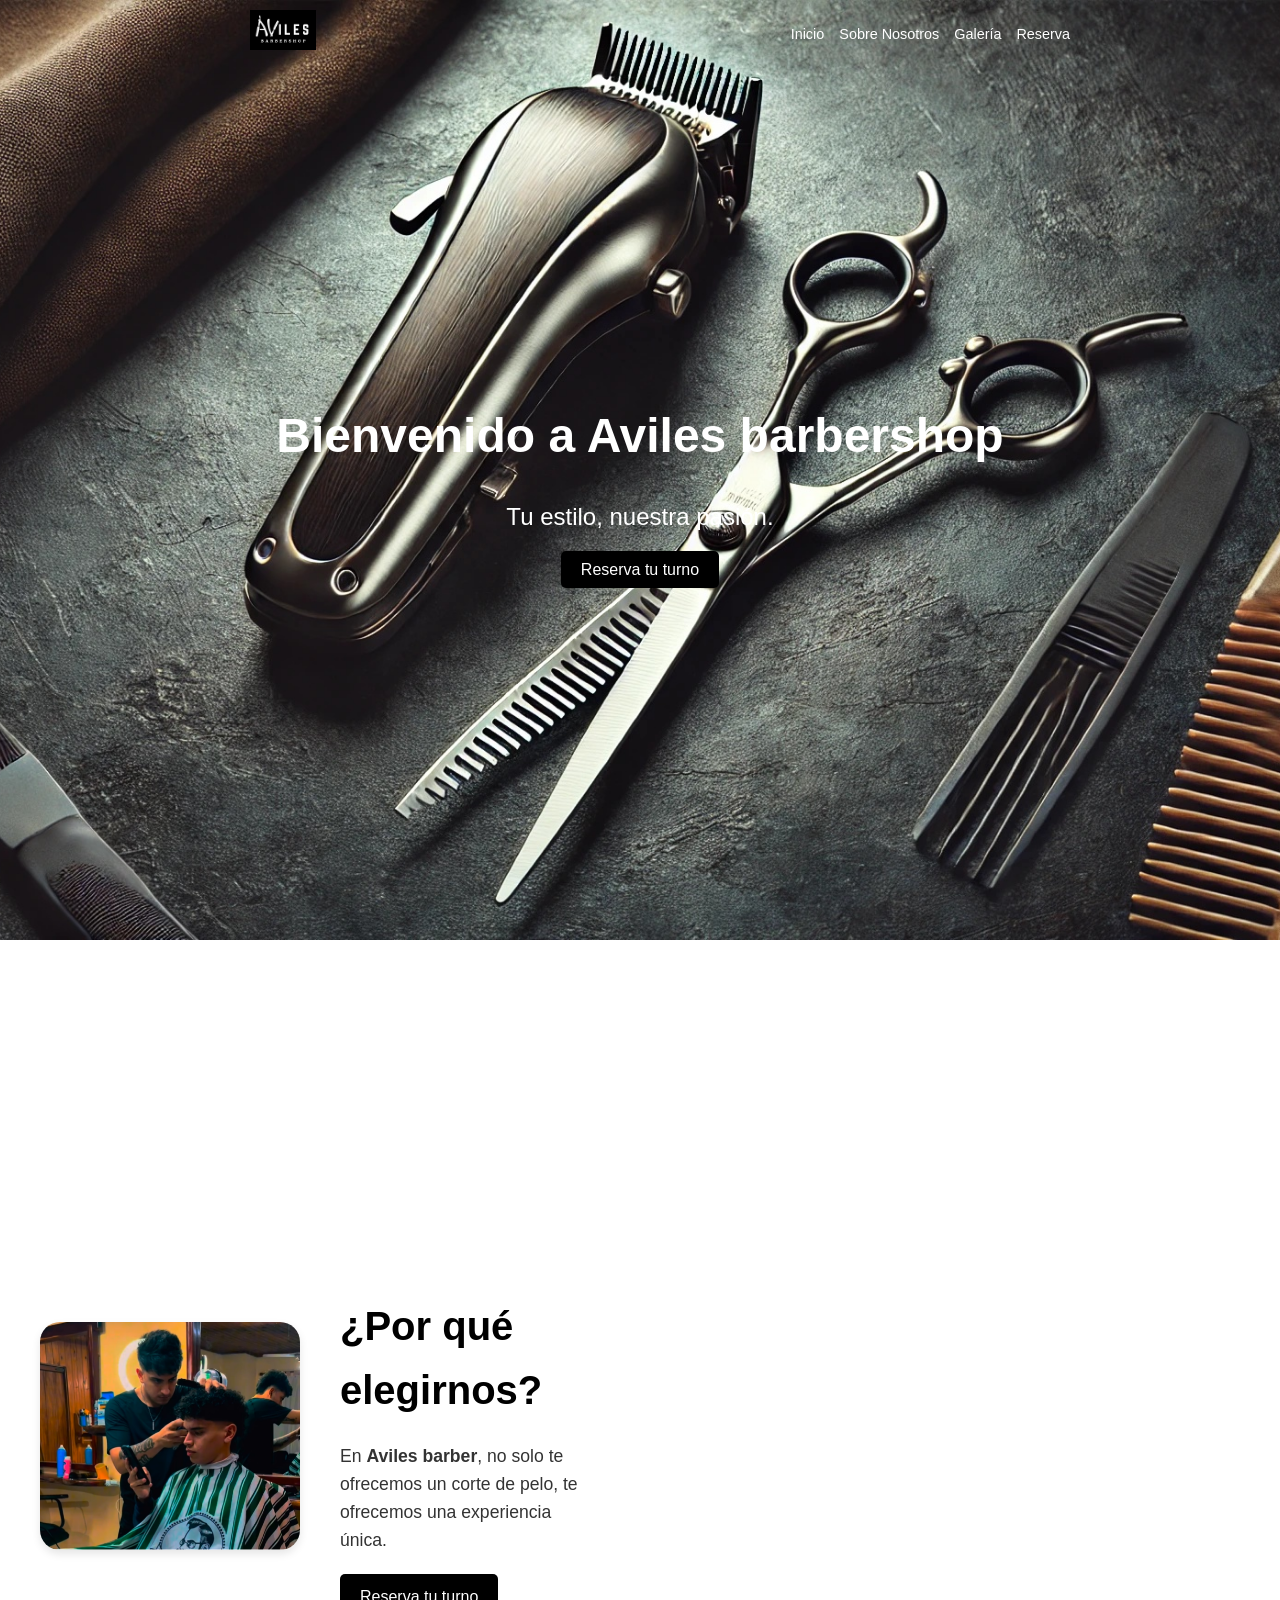
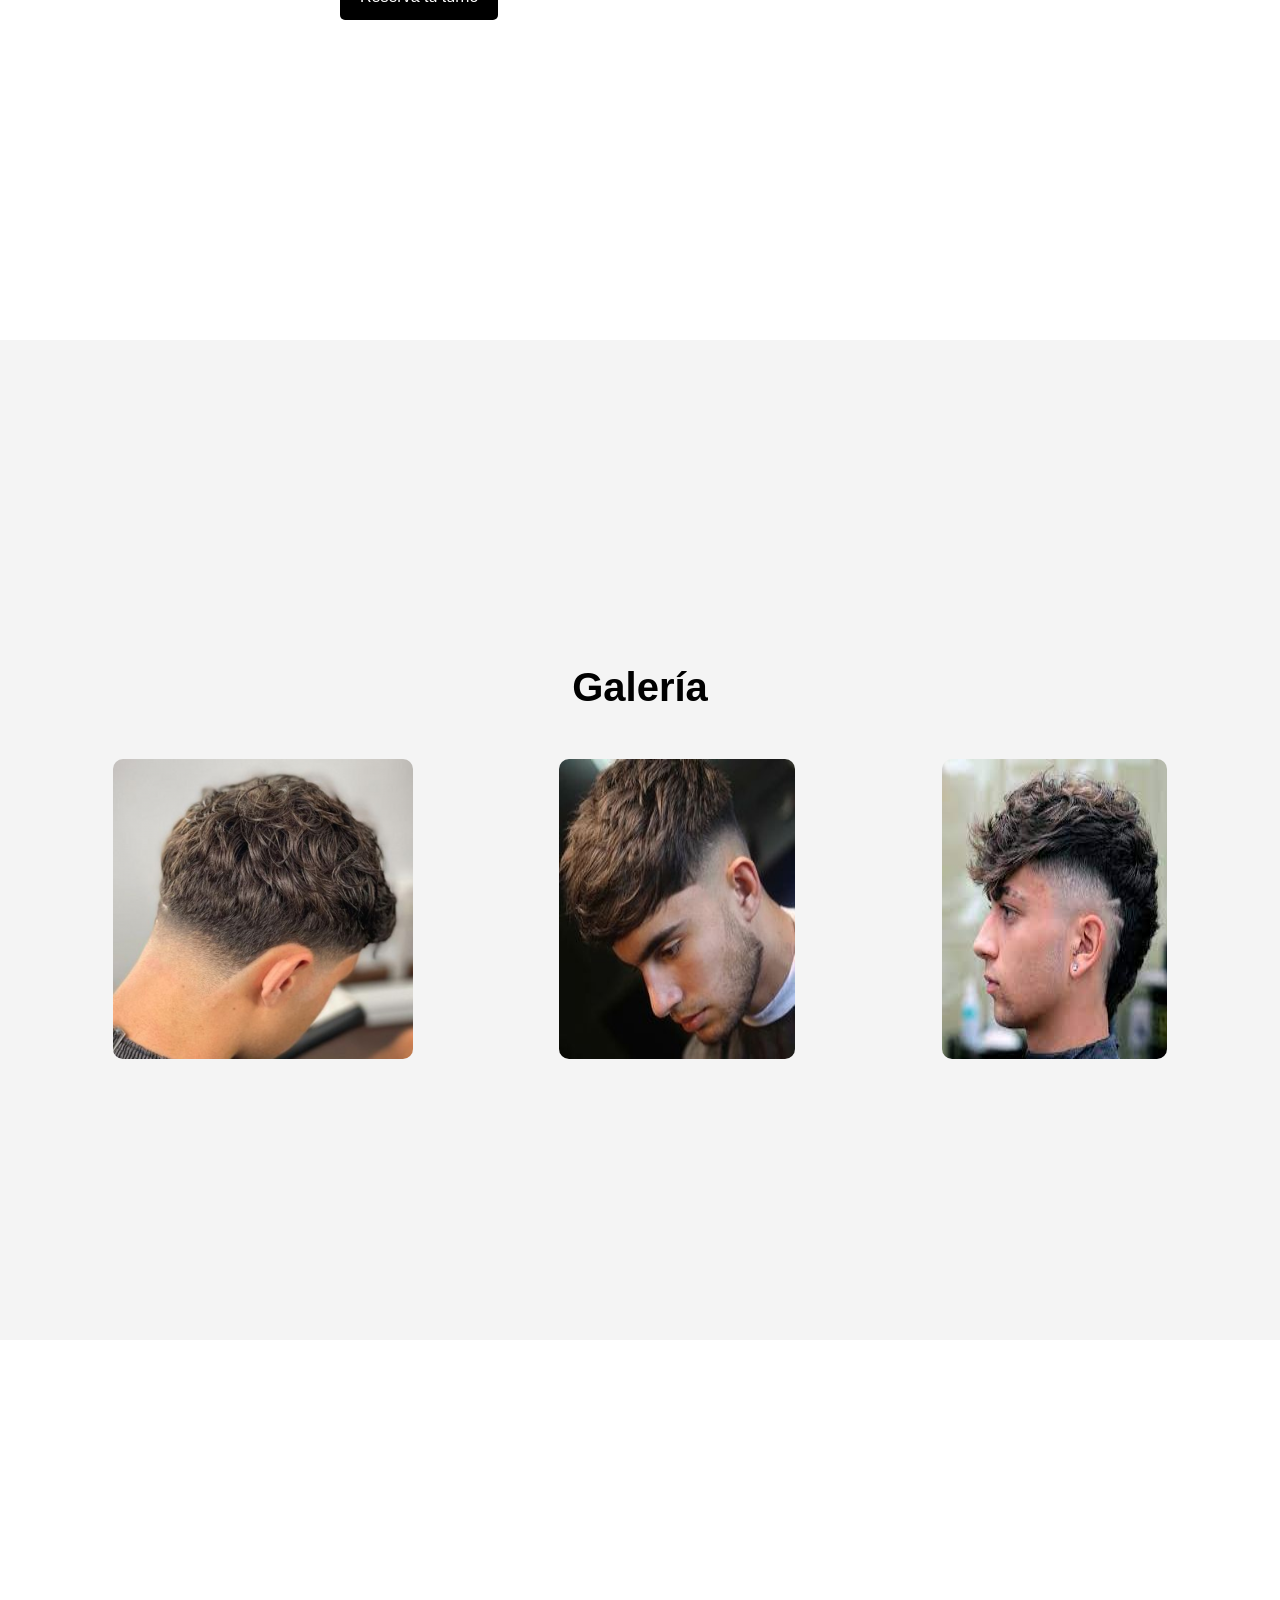
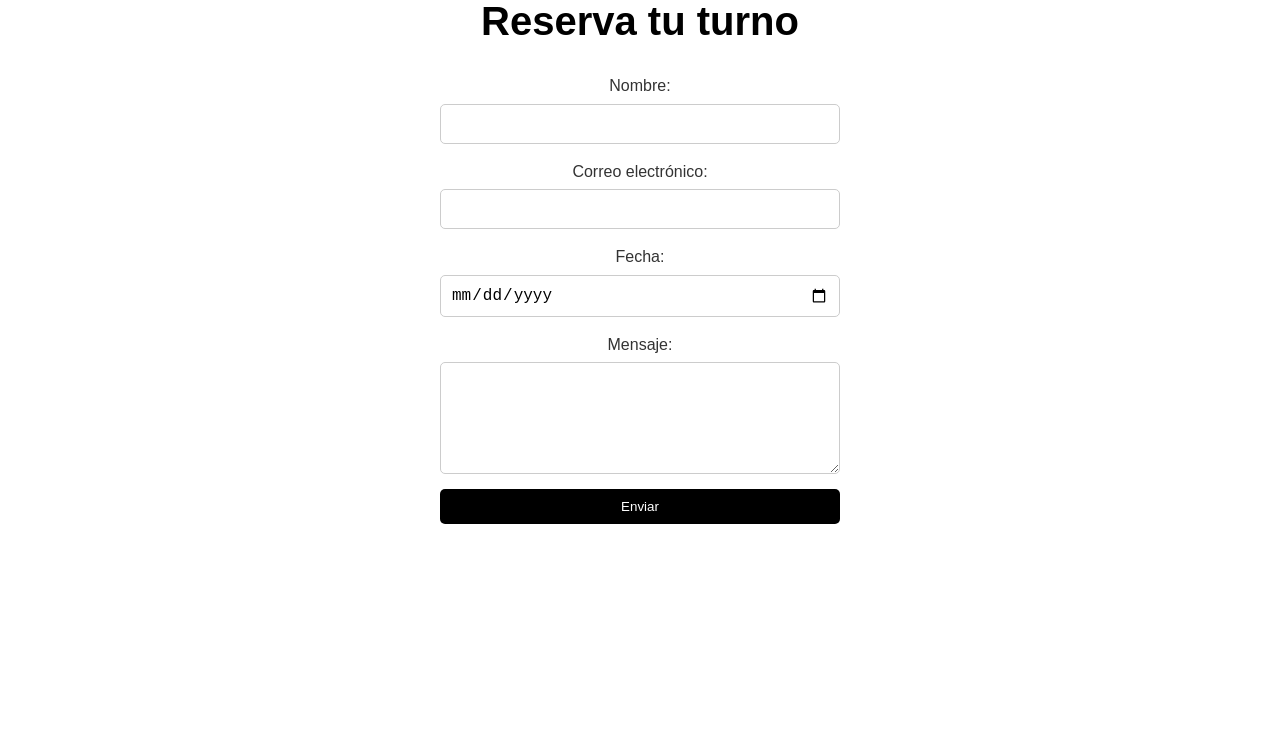
==== home.html @ 34bfff0e "Primer comit" ====
<!DOCTYPE html>
<html lang="es">
<head>
    <meta charset="UTF-8">
    <meta name="viewport" content="width=device-width, initial-scale=1.0">
    <title>Aviles barbershop</title>
    <link rel="stylesheet" href="/styles.css">
    <link rel="icon" href="/img/logo.png">
    <link href="https://cdn.jsdelivr.net/npm/aos@2.3.4/dist/aos.css" rel="stylesheet">
    <script src="https://cdn.jsdelivr.net/npm/aos@2.3.4/dist/aos.js"></script>
</head>
<body>
    <nav class="navbar">
        <div class="navbar-logo">
            <img src="/img/logo.png" alt="Logo Barbería">
        </div>
        <ul class="navbar-links">
            <li><a href="#hero">Inicio</a></li>
            <li><a href="#about">Sobre Nosotros</a></li>
            <li><a href="#gallery">Galería</a></li>
            <li><a href="#formulario">Reserva</a></li>
        </ul>
    </nav>

    <!-- Primera Sección: Hero -->
    <section id="hero" class="hero" data-aos="fade-in" data-aos-duration="1000">
        <div class="hero-content">
            <h1 data-aos="fade-up" data-aos-delay="200">Bienvenido a Aviles barbershop</h1>
            <p data-aos="fade-up" data-aos-delay="400">Tu estilo, nuestra pasión.</p>
            <a href="#formulario" class="btn" data-aos="fade-up" data-aos-delay="600">Reserva tu turno</a>
        </div>
    </section>

    <!-- Segunda Sección: Sobre Nosotros -->
    <section id="about" class="about">
        <div class="about-container" data-aos="fade-up" data-aos-duration="1000">
            <div class="about-image" data-aos="fade-right" data-aos-delay="200">
                <img src="/img/back.png" alt="Barbero">
            </div>
            <div class="about-text" data-aos="fade-left" data-aos-delay="400">
                <h2>¿Por qué elegirnos?</h2>
                <p>En <strong>Aviles barber</strong>, no solo te ofrecemos un corte de pelo, te ofrecemos una experiencia única.</p>
                <a href="#formulario" class="btn">Reserva tu turno</a>
            </div>
            <div><iframe src="https://www.google.com/maps/embed?pb=!4v1738432982969!6m8!1m7!1sVtknk8w6rDNS0iMobtrG9Q!2m2!1d-27.21915722707343!2d-61.19449072436104!3f75.61349364234732!4f-25.07440084231777!5f0.4000000000000002" width="600" height="450" style="border:0;" allowfullscreen="" loading="lazy" referrerpolicy="no-referrer-when-downgrade"></iframe></div>
        </div>
    </section>

    <!-- Tercera Sección: Galería -->
    <section id="gallery" class="gallery">
        <h2>Galería</h2>
        <div class="carousel">
            <img src="/img/cort1.png" alt="Corte 1">
            <img src="/img/cort2.jpg" alt="Corte 2">
            <img src="/img/cort3.jpg" alt="Corte 3"> <!-- Cambia a una imagen diferente -->
        </div>
    </section>

    <!-- Cuarta Sección: Formulario de Turnos -->
    <section id="formulario" class="form">
        <h2>Reserva tu turno</h2>
        <form id="reservaForm" action="/enviar-correo" method="POST">
            <label for="nombre">Nombre:</label>
            <input type="text" id="nombre" name="nombre" required>

            <label for="email">Correo electrónico:</label>
            <input type="email" id="email" name="email" required>

            <label for="fecha">Fecha:</label>
            <input type="date" id="fecha" name="fecha" required>

            <label for="mensaje">Mensaje:</label>
            <textarea id="mensaje" name="mensaje" rows="5" required></textarea>

            <button type="submit">Enviar</button>
        </form>
    </section>

    <script src="/java.js"></script>
    <script>
        AOS.init();
    </script>
</body>
</html>
---- styles.css ----
/* Estilos generales */
body, html {
    margin: 0;
    padding: 0;
    font-family: 'Roboto', sans-serif;
    scroll-behavior: smooth;
    background-color: #ffffff; /* Fondo blanco */
    color: #000000; /* Texto negro */
    line-height: 1.6;
}

/* Navbar */
.navbar {
    display: flex;
    justify-content: space-around;
    align-items: center;
    background-color: transparent; /* Fondo transparente */
    padding: 10px 20px; /* Reducimos el padding */
    position: fixed; /* Fijo en la parte superior */
    top: 0;
    width: 100%;
    z-index: 1000;
    transition: background-color 0.3s ease; /* Transición suave */
}

.navbar.scrolled {
    background-color: #ffffff; /* Fondo blanco al hacer scroll */
    box-shadow: 0 2px 10px rgba(0, 0, 0, 0.1); /* Sombra al hacer scroll */
}

.navbar-logo img {
    height: 40px; /* Reducimos el tamaño del logo */
    transition: transform 0.3s ease;
}

.navbar-logo img:hover {
    transform: scale(1.1); /* Efecto hover */
}

.navbar-links {
    list-style: none;
    display: flex;
    margin: 0;
    padding: 0;
}

.navbar-links li {
    margin-left: 15px; /* Reducimos el margen entre enlaces */
}

.navbar-links a {
    color: #ffffff; /* Texto blanco (inicialmente) */
    text-decoration: none;
    font-size: 0.9rem; /* Reducimos el tamaño de la fuente */
    font-weight: 500; /* Texto semi-negrita */
    transition: color 0.3s ease;
}

.navbar-links a:hover {
    color: #000000; /* Texto negro al hacer hover */
}

.navbar.scrolled .navbar-links a {
    color: #333333; /* Texto gris oscuro al hacer scroll */
}

.navbar.scrolled .navbar-links a:hover {
    color: #000000; /* Texto negro al hacer hover */
}

/* HERO */
.hero {
    background: url('/img/barberia_image.jpg') no-repeat center center/cover;
    height: 100vh;
    display: flex;
    justify-content: center;
    align-items: center;
    text-align: center;
    color: #ffffff; /* Texto blanco */
    padding: 20px;
}

.hero-content h1 {
    font-size: 3rem;
    margin-bottom: 10px;
    animation: fadeInDown 1s ease-in-out; /* Animación */
}

.hero-content p {
    font-size: 1.5rem;
    margin-bottom: 20px;
    animation: fadeInUp 1s ease-in-out; /* Animación */
}

.hero-content .btn {
    padding: 10px 20px;
    background-color: #000000; /* Fondo negro */
    color: #ffffff; /* Texto blanco */
    text-decoration: none;
    border-radius: 5px;
    transition: background-color 0.3s ease, transform 0.3s ease;
    animation: fadeIn 1.5s ease-in-out; /* Animación */
}

.hero-content .btn:hover {
    background-color: #333333; /* Fondo gris oscuro al hacer hover */
    transform: scale(1.05); /* Efecto hover */
}

/* About Section */
.about {
    height: 100vh;
    padding: 50px 20px;
    background-color: #ffffff; /* Fondo blanco */
    display: flex;
    align-items: center;
    justify-content: center;
}

.about-container {
    display: flex;
    align-items: center;
    justify-content: center;
    max-width: 1200px;
    margin: 0 auto;
    gap: 40px;
}

.about-image {
    flex: 1;
    max-width: 400px;
}

.about-image img {
    width: 100%;
    border-radius: 20px;
    box-shadow: 0 4px 8px rgba(0, 0, 0, 0.1);
    transition: transform 0.3s ease;
}

.about-image img:hover {
    transform: scale(1.05); /* Efecto hover */
}

.about-text {
    flex: 1;
    max-width: 600px;
}

.about-text h2 {
    font-size: 2.5rem;
    color: #000000; /* Texto negro */
    margin-bottom: 20px;
}

.about-text p {
    font-size: 1.1rem;
    line-height: 1.6;
    color: #333333; /* Texto gris oscuro */
    margin-bottom: 20px;
}

.about-text .btn {
    display: inline-block;
    padding: 10px 20px;
    background-color: #000000; /* Fondo negro */
    color: #ffffff; /* Texto blanco */
    text-decoration: none;
    border-radius: 5px;
    transition: background-color 0.3s ease, transform 0.3s ease;
}

.about-text .btn:hover {
    background-color: #333333; /* Fondo gris oscuro al hacer hover */
    transform: scale(1.05); /* Efecto hover */
}

/* Gallery Section */
.gallery {
    height: 100vh;
    padding: 50px 20px;
    background-color: #f4f4f4; /* Fondo gris claro */
    display: flex;
    flex-direction: column;
    align-items: center;
    justify-content: center;
    text-align: center;
}

.gallery h2 {
    font-size: 2.5rem;
    color: #000000; /* Texto negro */
    margin-bottom: 20px;
}

.carousel {
    display: flex;
    justify-content: space-around;
    width: 100%;
    max-width: 1200px;
    margin-top: 20px;
}

.carousel img {
    max-width: 30%;
    border-radius: 10px;
    transition: transform 0.3s ease, box-shadow 0.3s ease;
}

.carousel img:hover {
    transform: scale(1.05); /* Efecto hover */
    box-shadow: 0 8px 16px rgba(0, 0, 0, 0.2); /* Sombra al hacer hover */
}

/* Form Section */
.form {
    height: 100vh;
    padding: 50px 20px;
    background-color: #ffffff; /* Fondo blanco */
    display: flex;
    flex-direction: column;
    align-items: center;
    justify-content: center;
    text-align: center;
}

.form h2 {
    font-size: 2.5rem;
    color: #000000; /* Texto negro */
    margin-bottom: 20px;
}

.form form {
    max-width: 400px;
    width: 100%;
    display: flex;
    flex-direction: column;
}

.form label {
    margin-bottom: 5px;
    color: #333333; /* Texto gris oscuro */
}

.form input, .form textarea {
    margin-bottom: 15px;
    padding: 10px;
    font-size: 1rem;
    border-radius: 5px;
    border: 1px solid #cccccc; /* Borde gris */
    transition: border-color 0.3s ease;
}

.form input:focus, .form textarea:focus {
    border-color: #000000; /* Borde negro al hacer focus */
}

.form button {
    padding: 10px;
    background-color: #000000; /* Fondo negro */
    color: #ffffff; /* Texto blanco */
    border: none;
    cursor: pointer;
    border-radius: 5px;
    transition: background-color 0.3s ease, transform 0.3s ease;
}

.form button:hover {
    background-color: #333333; /* Fondo gris oscuro al hacer hover */
    transform: scale(1.05); /* Efecto hover */
}
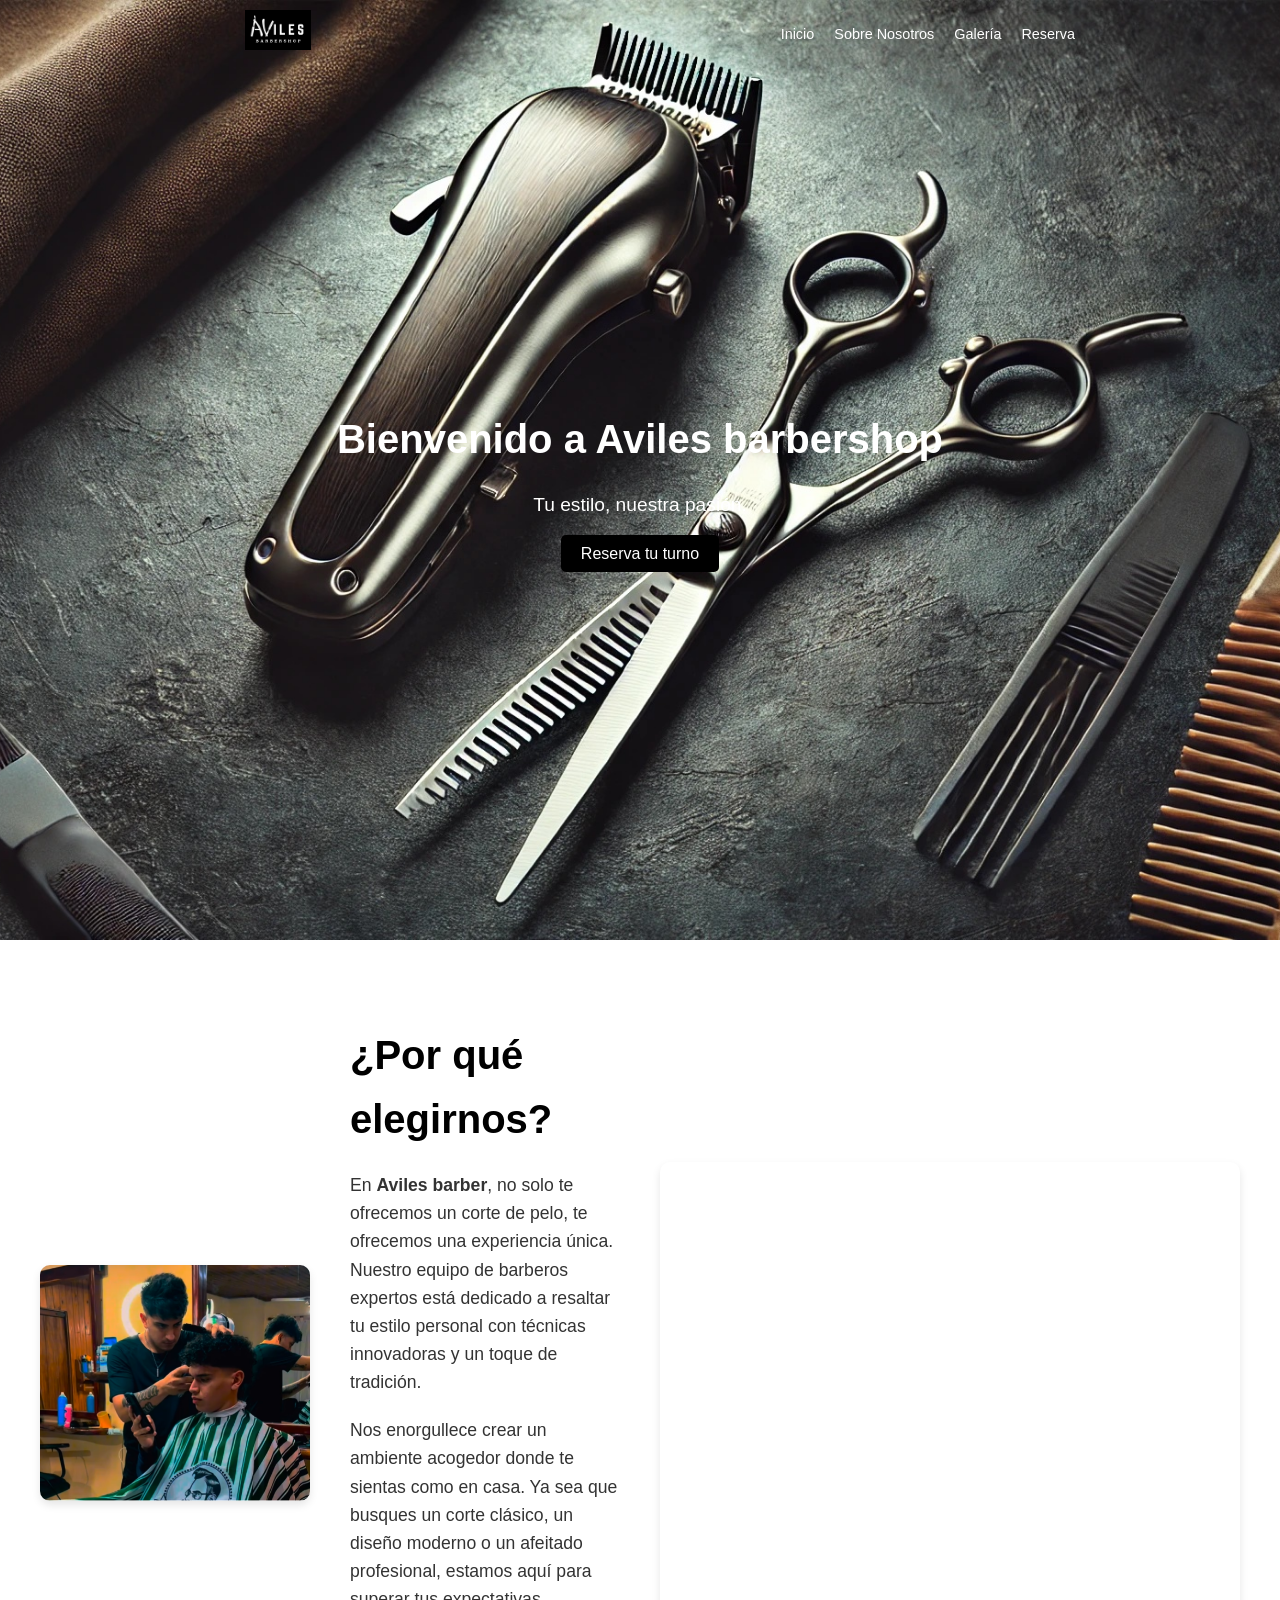
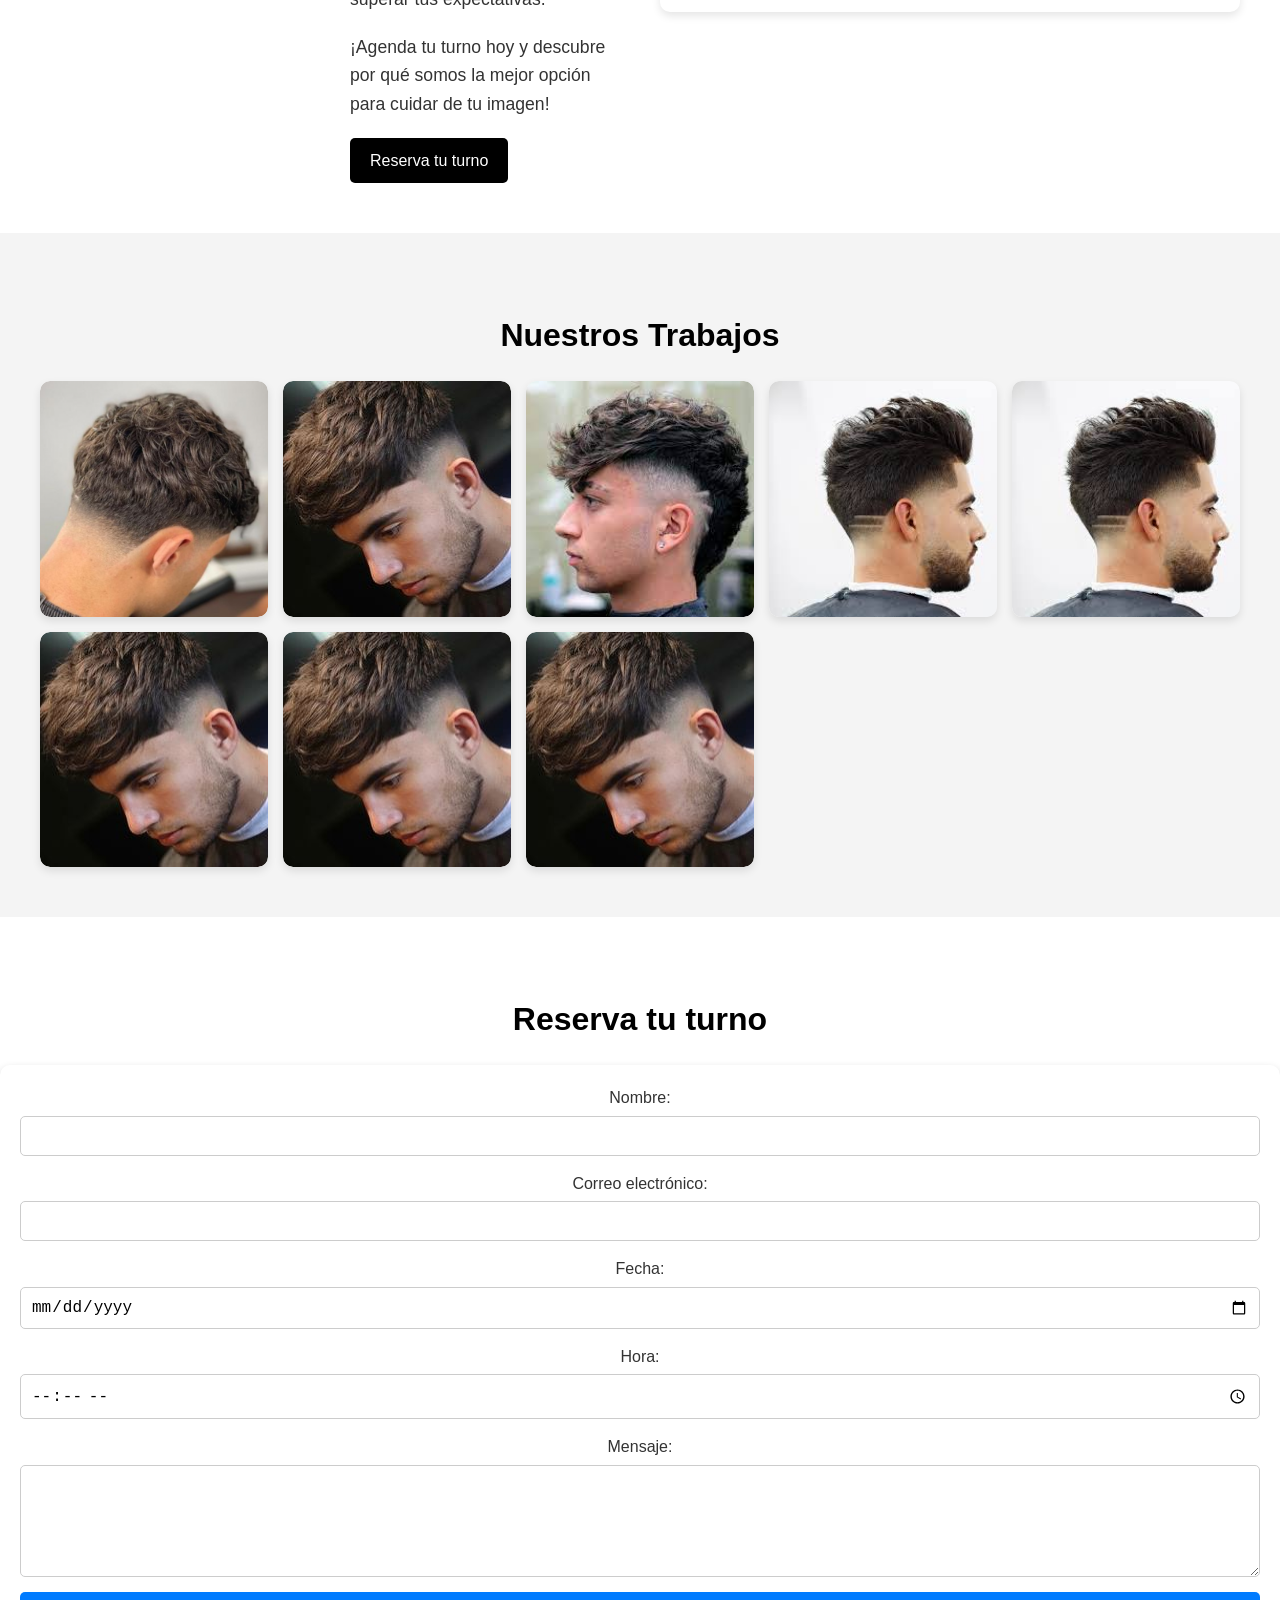
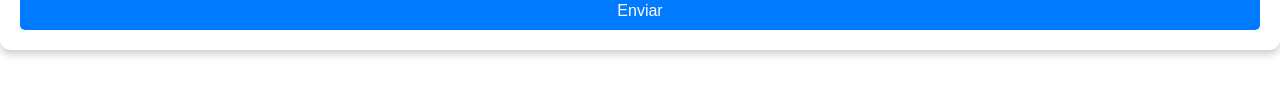
==== commit c4b1c0c2: "Segundo commit" ====
--- a/home.html
+++ b/home.html
@@ -14,7 +14,12 @@
         <div class="navbar-logo">
             <img src="/img/logo.png" alt="Logo Barbería">
         </div>
-        <ul class="navbar-links">
+        <div class="navbar-toggle" id="mobile-menu">
+            <span class="bar"></span>
+            <span class="bar"></span>
+            <span class="bar"></span>
+        </div>
+        <ul class="navbar-links" id="navbar-links">
             <li><a href="#hero">Inicio</a></li>
             <li><a href="#about">Sobre Nosotros</a></li>
             <li><a href="#gallery">Galería</a></li>
@@ -33,48 +38,98 @@
 
     <!-- Segunda Sección: Sobre Nosotros -->
     <section id="about" class="about">
-        <div class="about-container" data-aos="fade-up" data-aos-duration="1000">
-            <div class="about-image" data-aos="fade-right" data-aos-delay="200">
-                <img src="/img/back.png" alt="Barbero">
+        <div class="about-container">
+            <!-- Foto y Texto -->
+            <div class="about-content">
+                <div class="about-image">
+                    <img src="/img/back.png" alt="Barbero">
+                </div>
+                <div class="about-text">
+                    <h2>¿Por qué elegirnos?</h2>
+                    <p>
+                        En <strong>Aviles barber</strong>, no solo te ofrecemos un corte de pelo, te ofrecemos una experiencia única. 
+                        Nuestro equipo de barberos expertos está dedicado a resaltar tu estilo personal con técnicas innovadoras 
+                        y un toque de tradición.
+                    </p>
+                    <p>
+                        Nos enorgullece crear un ambiente acogedor donde te sientas como en casa. Ya sea que busques un corte clásico, 
+                        un diseño moderno o un afeitado profesional, estamos aquí para superar tus expectativas.
+                    </p>
+                    <p>
+                        ¡Agenda tu turno hoy y descubre por qué somos la mejor opción para cuidar de tu imagen!
+                    </p>
+                    <a href="#formulario" class="btn">Reserva tu turno</a>
+                </div>
             </div>
-            <div class="about-text" data-aos="fade-left" data-aos-delay="400">
-                <h2>¿Por qué elegirnos?</h2>
-                <p>En <strong>Aviles barber</strong>, no solo te ofrecemos un corte de pelo, te ofrecemos una experiencia única.</p>
-                <a href="#formulario" class="btn">Reserva tu turno</a>
+    
+            <!-- Google Maps -->
+            <div class="about-map">
+                <iframe 
+                    src="https://www.google.com/maps/embed?pb=!4v1738432982969!6m8!1m7!1sVtknk8w6rDNS0iMobtrG9Q!2m2!1d-27.21915722707343!2d-61.19449072436104!3f75.61349364234732!4f-25.07440084231777!5f0.4000000000000002" 
+                    width="100%" 
+                    height="450" 
+                    style="border:0;" 
+                    allowfullscreen="" 
+                    loading="lazy" 
+                    referrerpolicy="no-referrer-when-downgrade">
+                </iframe>
             </div>
-            <div><iframe src="https://www.google.com/maps/embed?pb=!4v1738432982969!6m8!1m7!1sVtknk8w6rDNS0iMobtrG9Q!2m2!1d-27.21915722707343!2d-61.19449072436104!3f75.61349364234732!4f-25.07440084231777!5f0.4000000000000002" width="600" height="450" style="border:0;" allowfullscreen="" loading="lazy" referrerpolicy="no-referrer-when-downgrade"></iframe></div>
         </div>
     </section>
 
-    <!-- Tercera Sección: Galería -->
-    <section id="gallery" class="gallery">
-        <h2>Galería</h2>
-        <div class="carousel">
+<!-- Tercera Sección: Galería -->
+<section id="gallery" class="gallery">
+    <h2>Nuestros Trabajos</h2>
+    <div class="gallery-grid">
+        <div class="gallery-item">
             <img src="/img/cort1.png" alt="Corte 1">
+        </div>
+        <div class="gallery-item">
             <img src="/img/cort2.jpg" alt="Corte 2">
-            <img src="/img/cort3.jpg" alt="Corte 3"> <!-- Cambia a una imagen diferente -->
         </div>
-    </section>
+        <div class="gallery-item">
+            <img src="/img/cort3.jpg" alt="Corte 3">
+        </div>
+        <div class="gallery-item">
+            <img src="/img/cort4.jpg" alt="Corte 4">
+        </div>
+        <div class="gallery-item">
+            <img src="/img/cort4.jpg" alt="Corte 5">
+        </div>
+        <div class="gallery-item">
+            <img src="/img/cort2.jpg" alt="Corte 6">
+        </div>
+        <div class="gallery-item">
+            <img src="/img/cort2.jpg" alt="Corte 6">
+        </div>
+        <div class="gallery-item">
+            <img src="/img/cort2.jpg" alt="Corte 6">
+        </div>
+    </div>
+</section>
 
-    <!-- Cuarta Sección: Formulario de Turnos -->
-    <section id="formulario" class="form">
-        <h2>Reserva tu turno</h2>
-        <form id="reservaForm" action="/enviar-correo" method="POST">
-            <label for="nombre">Nombre:</label>
-            <input type="text" id="nombre" name="nombre" required>
+   <!-- Cuarta Sección: Formulario de Turnos -->
+<section id="formulario" class="form">
+    <h2>Reserva tu turno</h2>
+    <form id="reservaForm" action="/enviar-correo" method="POST">
+        <label for="nombre">Nombre:</label>
+        <input type="text" id="nombre" name="nombre" required>
 
-            <label for="email">Correo electrónico:</label>
-            <input type="email" id="email" name="email" required>
+        <label for="email">Correo electrónico:</label>
+        <input type="email" id="email" name="email" required>
 
-            <label for="fecha">Fecha:</label>
-            <input type="date" id="fecha" name="fecha" required>
+        <label for="fecha">Fecha:</label>
+        <input type="date" id="fecha" name="fecha" required>
 
-            <label for="mensaje">Mensaje:</label>
-            <textarea id="mensaje" name="mensaje" rows="5" required></textarea>
+        <label for="hora">Hora:</label>
+        <input type="time" id="hora" name="hora" required>
 
-            <button type="submit">Enviar</button>
-        </form>
-    </section>
+        <label for="mensaje">Mensaje:</label>
+        <textarea id="mensaje" name="mensaje" rows="5" required></textarea>
+
+        <button type="submit">Enviar</button>
+    </form>
+</section>
 
     <script src="/java.js"></script>
     <script>
--- a/styles.css
+++ b/styles.css
@@ -14,27 +14,27 @@
     display: flex;
     justify-content: space-around;
     align-items: center;
-    background-color: transparent; /* Fondo transparente */
-    padding: 10px 20px; /* Reducimos el padding */
-    position: fixed; /* Fijo en la parte superior */
+    background-color: transparent;
+    padding: 10px 20px;
+    position: fixed;
     top: 0;
     width: 100%;
     z-index: 1000;
-    transition: background-color 0.3s ease; /* Transición suave */
+    transition: background-color 0.3s ease;
 }
 
 .navbar.scrolled {
-    background-color: #ffffff; /* Fondo blanco al hacer scroll */
-    box-shadow: 0 2px 10px rgba(0, 0, 0, 0.1); /* Sombra al hacer scroll */
+    background-color: #ffffff;
+    box-shadow: 0 2px 10px rgba(0, 0, 0, 0.1);
 }
 
 .navbar-logo img {
-    height: 40px; /* Reducimos el tamaño del logo */
+    height: 40px;
     transition: transform 0.3s ease;
 }
 
 .navbar-logo img:hover {
-    transform: scale(1.1); /* Efecto hover */
+    transform: scale(1.1);
 }
 
 .navbar-links {
@@ -45,30 +45,49 @@
 }
 
 .navbar-links li {
-    margin-left: 15px; /* Reducimos el margen entre enlaces */
+    margin-left: 20px;
 }
 
 .navbar-links a {
-    color: #ffffff; /* Texto blanco (inicialmente) */
+    color: #ffffff;
     text-decoration: none;
-    font-size: 0.9rem; /* Reducimos el tamaño de la fuente */
-    font-weight: 500; /* Texto semi-negrita */
+    font-size: 0.9rem;
+    font-weight: 500;
     transition: color 0.3s ease;
 }
 
 .navbar-links a:hover {
-    color: #000000; /* Texto negro al hacer hover */
+    color: #000000;
 }
 
 .navbar.scrolled .navbar-links a {
-    color: #333333; /* Texto gris oscuro al hacer scroll */
+    color: #333333;
 }
 
 .navbar.scrolled .navbar-links a:hover {
-    color: #000000; /* Texto negro al hacer hover */
-}
-
-/* HERO */
+    color: #000000;
+}
+
+/* Menú Hamburguesa */
+.navbar-toggle {
+    display: none;
+    flex-direction: column;
+    cursor: pointer;
+}
+
+.navbar-toggle .bar {
+    height: 3px;
+    width: 25px;
+    background-color: #ffffff;
+    margin: 4px 0;
+    transition: 0.4s;
+}
+
+.navbar.scrolled .navbar-toggle .bar {
+    background-color: #333333;
+}
+
+/* Hero Section */
 .hero {
     background: url('/img/barberia_image.jpg') no-repeat center center/cover;
     height: 100vh;
@@ -76,40 +95,37 @@
     justify-content: center;
     align-items: center;
     text-align: center;
-    color: #ffffff; /* Texto blanco */
+    color: #ffffff;
     padding: 20px;
 }
 
 .hero-content h1 {
-    font-size: 3rem;
+    font-size: 2.5rem;
     margin-bottom: 10px;
-    animation: fadeInDown 1s ease-in-out; /* Animación */
 }
 
 .hero-content p {
-    font-size: 1.5rem;
+    font-size: 1.2rem;
     margin-bottom: 20px;
-    animation: fadeInUp 1s ease-in-out; /* Animación */
 }
 
 .hero-content .btn {
     padding: 10px 20px;
-    background-color: #000000; /* Fondo negro */
-    color: #ffffff; /* Texto blanco */
+    background-color: #000000;
+    color: #ffffff;
     text-decoration: none;
     border-radius: 5px;
     transition: background-color 0.3s ease, transform 0.3s ease;
-    animation: fadeIn 1.5s ease-in-out; /* Animación */
 }
 
 .hero-content .btn:hover {
-    background-color: #333333; /* Fondo gris oscuro al hacer hover */
-    transform: scale(1.05); /* Efecto hover */
-}
+    background-color: #333333;
+    transform: scale(1.05);
+}
+
 
 /* About Section */
 .about {
-    height: 100vh;
     padding: 50px 20px;
     background-color: #ffffff; /* Fondo blanco */
     display: flex;
@@ -120,12 +136,19 @@
 .about-container {
     display: flex;
     align-items: center;
-    justify-content: center;
+    justify-content: space-between;
     max-width: 1200px;
     margin: 0 auto;
     gap: 40px;
 }
 
+.about-content {
+    display: flex;
+    align-items: center;
+    gap: 40px;
+    flex: 1;
+}
+
 .about-image {
     flex: 1;
     max-width: 400px;
@@ -133,7 +156,7 @@
 
 .about-image img {
     width: 100%;
-    border-radius: 20px;
+    border-radius: 10px;
     box-shadow: 0 4px 8px rgba(0, 0, 0, 0.1);
     transition: transform 0.3s ease;
 }
@@ -175,11 +198,71 @@
     transform: scale(1.05); /* Efecto hover */
 }
 
+.about-map {
+    flex: 1;
+    max-width: 600px;
+    height: 450px;
+    border-radius: 10px;
+    overflow: hidden; /* Para que el mapa no se salga del contenedor */
+    box-shadow: 0 4px 8px rgba(0, 0, 0, 0.1);
+}
+
+.about-map iframe {
+    width: 100%;
+    height: 100%;
+    border: 0;
+}
+
+
 /* Gallery Section */
 .gallery {
-    height: 100vh;
     padding: 50px 20px;
-    background-color: #f4f4f4; /* Fondo gris claro */
+    background-color: #f4f4f4;
+    text-align: center;
+}
+
+.gallery h2 {
+    font-size: 2rem;
+    color: #000000;
+    margin-bottom: 20px;
+}
+
+.gallery-grid {
+    display: grid;
+    grid-template-columns: repeat(auto-fit, minmax(200px, 1fr));
+    gap: 15px;
+    padding: 0 20px;
+}
+
+.gallery-item {
+    position: relative;
+    overflow: hidden;
+    border-radius: 10px;
+    box-shadow: 0 4px 8px rgba(0, 0, 0, 0.1);
+    transition: transform 0.3s ease, box-shadow 0.3s ease;
+}
+
+.gallery-item img {
+    width: 100%;
+    height: 100%;
+    object-fit: cover;
+    border-radius: 10px;
+    transition: transform 0.3s ease;
+}
+
+.gallery-item:hover {
+    transform: scale(1.05);
+    box-shadow: 0 8px 16px rgba(0, 0, 0, 0.2);
+}
+
+.gallery-item:hover img {
+    transform: scale(1.1);
+}
+
+/* Form Section */
+.form {
+    padding: 50px 20px;
+    background-color: #ffffff;
     display: flex;
     flex-direction: column;
     align-items: center;
@@ -187,85 +270,134 @@
     text-align: center;
 }
 
-.gallery h2 {
-    font-size: 2.5rem;
-    color: #000000; /* Texto negro */
+.form h2 {
+    font-size: 2rem;
+    color: #000000;
     margin-bottom: 20px;
 }
 
-.carousel {
-    display: flex;
-    justify-content: space-around;
+.form form {
+    max-width: 100%;
     width: 100%;
-    max-width: 1200px;
-    margin-top: 20px;
-}
-
-.carousel img {
-    max-width: 30%;
+    display: flex;
+    flex-direction: column;
+    background-color: rgba(255, 255, 255, 0.1);
+    padding: 20px;
     border-radius: 10px;
-    transition: transform 0.3s ease, box-shadow 0.3s ease;
-}
-
-.carousel img:hover {
-    transform: scale(1.05); /* Efecto hover */
-    box-shadow: 0 8px 16px rgba(0, 0, 0, 0.2); /* Sombra al hacer hover */
-}
-
-/* Form Section */
-.form {
-    height: 100vh;
-    padding: 50px 20px;
-    background-color: #ffffff; /* Fondo blanco */
-    display: flex;
-    flex-direction: column;
-    align-items: center;
-    justify-content: center;
-    text-align: center;
-}
-
-.form h2 {
-    font-size: 2.5rem;
-    color: #000000; /* Texto negro */
-    margin-bottom: 20px;
-}
-
-.form form {
-    max-width: 400px;
-    width: 100%;
-    display: flex;
-    flex-direction: column;
+    box-shadow: 0 4px 8px rgba(0, 0, 0, 0.2);
 }
 
 .form label {
     margin-bottom: 5px;
-    color: #333333; /* Texto gris oscuro */
-}
-
-.form input, .form textarea {
+    color: #333333;
+    font-size: 1rem;
+}
+
+.form input, .form textarea, .form select {
     margin-bottom: 15px;
     padding: 10px;
     font-size: 1rem;
     border-radius: 5px;
-    border: 1px solid #cccccc; /* Borde gris */
-    transition: border-color 0.3s ease;
-}
-
-.form input:focus, .form textarea:focus {
-    border-color: #000000; /* Borde negro al hacer focus */
+    border: 1px solid #cccccc;
+    background-color: rgba(255, 255, 255, 0.9);
+    transition: border-color 0.3s ease, box-shadow 0.3s ease;
+}
+
+.form input:focus, .form textarea:focus, .form select:focus {
+    border-color: #007BFF;
+    box-shadow: 0 0 5px rgba(0, 123, 255, 0.5);
 }
 
 .form button {
     padding: 10px;
-    background-color: #000000; /* Fondo negro */
-    color: #ffffff; /* Texto blanco */
+    background-color: #007BFF;
+    color: #ffffff;
     border: none;
     cursor: pointer;
     border-radius: 5px;
+    font-size: 1rem;
     transition: background-color 0.3s ease, transform 0.3s ease;
 }
 
 .form button:hover {
-    background-color: #333333; /* Fondo gris oscuro al hacer hover */
-    transform: scale(1.05); /* Efecto hover */
-}+    background-color: #0056b3;
+    transform: scale(1.05);
+}
+
+/* Responsive Navbar */
+@media (max-width: 768px) {
+    .navbar-links {
+        display: none;
+        flex-direction: column;
+        width: 100%;
+        background-color: #ffffff;
+        position: absolute;
+        top: 60px;
+        left: 0;
+        padding: 10px 0;
+    }
+
+    .navbar-links.active {
+        display: flex;
+    }
+
+    .navbar-links li {
+        margin: 10px 0;
+        text-align: center;
+    }
+
+    .navbar-links a {
+        color: #333333;
+    }
+
+    .navbar-toggle {
+        display: flex;
+    }
+}
+
+/* * Media Queries para Responsividad */
+@media (max-width: 768px) {
+    .hero-content h1 {
+        font-size: 2rem;
+    }
+
+    .hero-content p {
+        font-size: 1rem;
+    }
+
+    .about-container {
+        flex-direction: column;
+    }
+
+    .gallery-grid {
+        grid-template-columns: repeat(auto-fit, minmax(150px, 1fr));
+    }
+
+    .form form {
+        padding: 15px;
+    }
+    .about-container {
+        flex-direction: column;
+        gap: 20px;
+    }
+
+    .about-content {
+        flex-direction: column;
+        gap: 20px;
+    }
+
+    .about-image {
+        max-width: 100%;
+    }
+
+    .about-text {
+        max-width: 100%;
+        text-align: center;
+    }
+
+    .about-map {
+        max-width: 100%;
+        height: 300px;
+    }
+}
+
